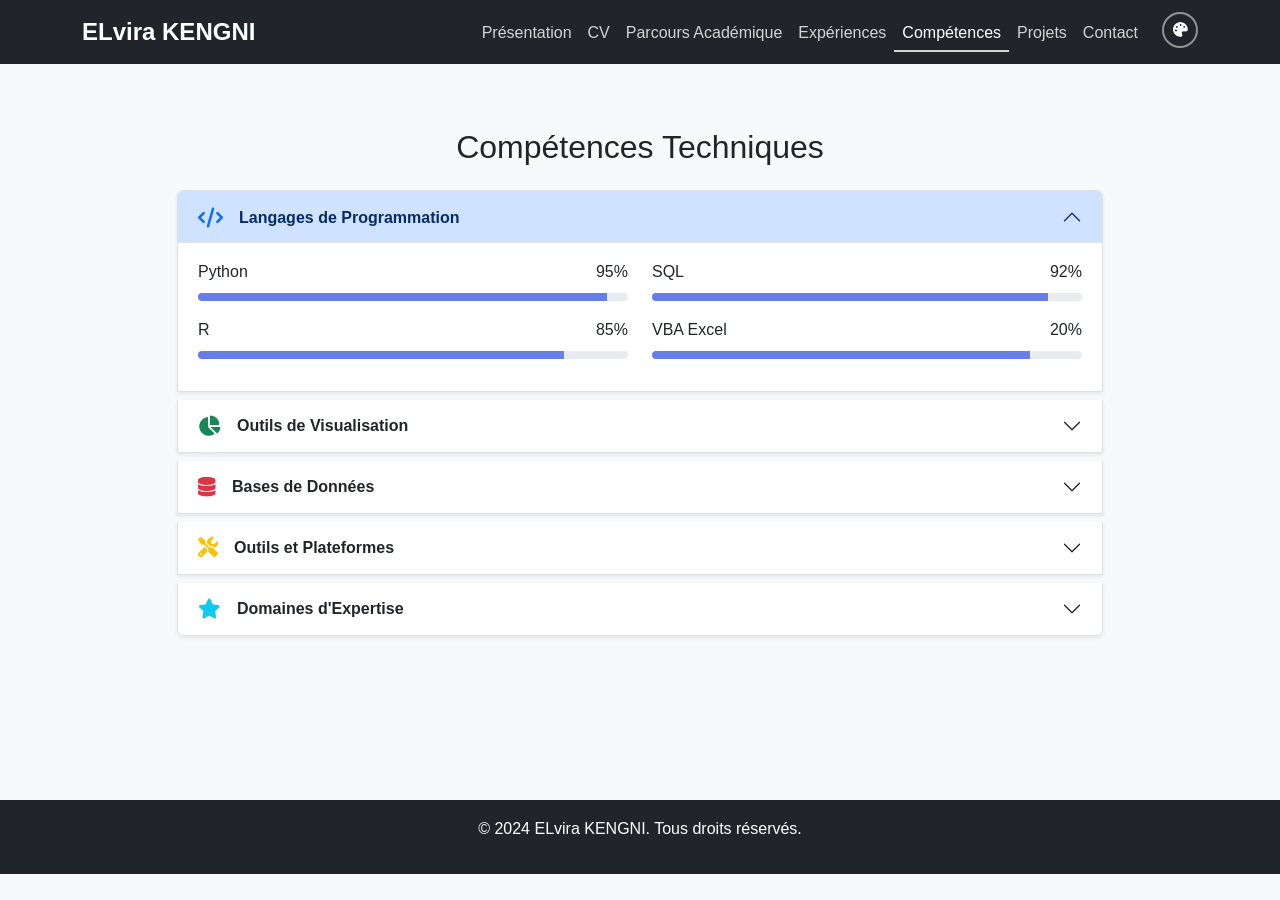
==== competences.html @ 11587314 "portfolio update" ====
<!DOCTYPE html>
<html lang="fr">
<head>
    <meta charset="UTF-8">
    <meta name="viewport" content="width=device-width, initial-scale=1.0">
    <title>Compétences Techniques - ELvira KENGNI | Data Analyst</title>
    <!-- Bootstrap CSS -->
    <link href="https://cdn.jsdelivr.net/npm/bootstrap@5.3.0/dist/css/bootstrap.min.css" rel="stylesheet">
    <!-- Font Awesome pour les icônes -->
    <link rel="stylesheet" href="https://cdnjs.cloudflare.com/ajax/libs/font-awesome/6.4.0/css/all.min.css">
    <!-- CSS personnalisé -->
    <link rel="stylesheet" href="assets/css/styles.css">
</head>
<body>
    <!-- Navigation -->
    <nav class="navbar navbar-expand-lg navbar-dark bg-dark fixed-top">
        <div class="container">
            <a class="navbar-brand" href="index.html">ELvira KENGNI</a>
            <button class="navbar-toggler" type="button" data-bs-toggle="collapse" data-bs-target="#navbarNav" aria-controls="navbarNav" aria-expanded="false" aria-label="Toggle navigation">
                <span class="navbar-toggler-icon"></span>
            </button>
            <div class="collapse navbar-collapse" id="navbarNav">
                <ul class="navbar-nav ms-auto">
                    <li class="nav-item">
                        <a class="nav-link" href="index.html">Présentation</a>
                    </li>
                    <li class="nav-item">
                        <a class="nav-link" href="cv.html">CV</a>
                    </li>
                    <li class="nav-item">
                        <a class="nav-link" href="parcours.html">Parcours Académique</a>
                    </li>
                    <li class="nav-item">
                        <a class="nav-link" href="experiences.html">Expériences</a>
                    </li>
                    <li class="nav-item">
                        <a class="nav-link active" href="competences.html">Compétences</a>
                    </li>
                    <li class="nav-item">
                        <a class="nav-link" href="projets.html">Projets</a>
                    </li>
                    <li class="nav-item">
                        <a class="nav-link" href="contact.html">Contact</a>
                    </li>
                    <li class="nav-item ms-3">
                        <div class="theme-selector-wrapper" style="position: relative;">
                            <button type="button" class="theme-selector-toggle" id="themeSelectorToggle" title="Sélectionner le thème">
                                <i class="fas fa-palette"></i>
                            </button>
                            <div class="theme-selector-menu" id="themeSelectorMenu">
                                <label class="theme-selector-label">Sélectionner un thème</label>
                                <div class="btn-group w-100" role="group">
                                    <button type="button" class="btn btn-sm theme-btn" data-theme="blue" title="Thème Bleu">
                                        <i class="fas fa-circle" style="color: #667eea;"></i> Bleu
                                    </button>
                                    <button type="button" class="btn btn-sm theme-btn" data-theme="green" title="Thème Vert">
                                        <i class="fas fa-circle" style="color: #10b981;"></i> Vert
                                    </button>
                                    <button type="button" class="btn btn-sm theme-btn" data-theme="orange" title="Thème Orange">
                                        <i class="fas fa-circle" style="color: #f97316;"></i> Orange
                                    </button>
                                    <button type="button" class="btn btn-sm theme-btn" data-theme="black" title="Thème Noir">
                                        <i class="fas fa-circle" style="color: #1f2937;"></i> Noir
                                    </button>
                                </div>
                            </div>
                        </div>
                    </li>
                </ul>
            </div>
        </div>
    </nav>

    <!-- Section Compétences Techniques -->
    <section id="competences" class="py-5" style="margin-top: 80px; min-height: 80vh;">
        <div class="container">
            <h2 class="text-center mb-4">Compétences Techniques</h2>
            <div class="row">
                <div class="col-md-10 mx-auto">
                    <div class="accordion" id="competencesAccordion">
                        <!-- Catégorie Langages de Programmation -->
                        <div class="accordion-item shadow-sm mb-2">
                            <h2 class="accordion-header">
                                <button class="accordion-button" type="button" data-bs-toggle="collapse" data-bs-target="#langages" aria-expanded="true">
                                    <i class="fas fa-code fa-lg me-3 text-primary"></i>
                                    <strong>Langages de Programmation</strong>
                                </button>
                            </h2>
                            <div id="langages" class="accordion-collapse collapse show" data-bs-parent="#competencesAccordion">
                                <div class="accordion-body">
                                    <div class="row">
                                        <div class="col-md-6 mb-3">
                                            <div class="d-flex justify-content-between mb-2">
                                                <span>Python</span>
                                                <span>95%</span>
                                            </div>
                                            <div class="progress">
                                                <div class="progress-bar bg-primary" style="width: 95%"></div>
                                            </div>
                                        </div>
                                        <div class="col-md-6 mb-3">
                                            <div class="d-flex justify-content-between mb-2">
                                                <span>SQL</span>
                                                <span>92%</span>
                                            </div>
                                            <div class="progress">
                                                <div class="progress-bar bg-primary" style="width: 92%"></div>
                                            </div>
                                        </div>
                                        <div class="col-md-6 mb-3">
                                            <div class="d-flex justify-content-between mb-2">
                                                <span>R</span>
                                                <span>85%</span>
                                            </div>
                                            <div class="progress">
                                                <div class="progress-bar bg-primary" style="width: 85%"></div>
                                            </div>
                                        </div>
                                        <div class="col-md-6 mb-3">
                                            <div class="d-flex justify-content-between mb-2">
                                                <span>VBA Excel</span>
                                                <span>20%</span>
                                            </div>
                                            <div class="progress">
                                                <div class="progress-bar bg-primary" style="width: 88%"></div>
                                            </div>
                                        </div>
                                    </div>
                                </div>
                            </div>
                        </div>

                        <!-- Catégorie Outils de Visualisation -->
                        <div class="accordion-item shadow-sm mb-2">
                            <h2 class="accordion-header">
                                <button class="accordion-button collapsed" type="button" data-bs-toggle="collapse" data-bs-target="#visualisation">
                                    <i class="fas fa-chart-pie fa-lg me-3 text-success"></i>
                                    <strong>Outils de Visualisation</strong>
                                </button>
                            </h2>
                            <div id="visualisation" class="accordion-collapse collapse" data-bs-parent="#competencesAccordion">
                                <div class="accordion-body">
                                    <div class="row">
                                        <div class="col-md-6 mb-3">
                                            <div class="d-flex justify-content-between mb-2">
                                                <span>Power BI</span>
                                                <span>94%</span>
                                            </div>
                                            <div class="progress">
                                                <div class="progress-bar bg-success" style="width: 94%"></div>
                                            </div>
                                        </div>
                                        <div class="col-md-6 mb-3">
                                            <div class="d-flex justify-content-between mb-2">
                                                <span>Tableau</span>
                                                <span>90%</span>
                                            </div>
                                            <div class="progress">
                                                <div class="progress-bar bg-success" style="width: 90%"></div>
                                            </div>
                                        </div>
                                        <div class="col-md-6 mb-3">
                                            <div class="d-flex justify-content-between mb-2">
                                                <span>Seaborn</span>
                                                <span>82%</span>
                                            </div>
                                            <div class="progress">
                                                <div class="progress-bar bg-success" style="width: 82%"></div>
                                            </div>
                                        </div>
                                        <div class="col-md-6 mb-3">
                                            <div class="d-flex justify-content-between mb-2">
                                                <span>Matplotlib/Seaborn</span>
                                                <span>88%</span>
                                            </div>
                                            <div class="progress">
                                                <div class="progress-bar bg-success" style="width: 88%"></div>
                                            </div>
                                        </div>
                                    </div>
                                </div>
                            </div>
                        </div>

                        <!-- Catégorie Bases de Données -->
                        <div class="accordion-item shadow-sm mb-2">
                            <h2 class="accordion-header">
                                <button class="accordion-button collapsed" type="button" data-bs-toggle="collapse" data-bs-target="#databases">
                                    <i class="fas fa-database fa-lg me-3 text-danger"></i>
                                    <strong>Bases de Données</strong>
                                </button>
                            </h2>
                            <div id="databases" class="accordion-collapse collapse" data-bs-parent="#competencesAccordion">
                                <div class="accordion-body">
                                    <div class="row">
                                        <div class="col-md-6 mb-3">
                                            <div class="d-flex justify-content-between mb-2">
                                                <span>PostgreSQL</span>
                                                <span>70%</span>
                                            </div>
                                            <div class="progress">
                                                <div class="progress-bar bg-danger" style="width: 91%"></div>
                                            </div>
                                        </div>
                                        <div class="col-md-6 mb-3">
                                            <div class="d-flex justify-content-between mb-2">
                                                <span>MySQL</span>
                                                <span>90%</span>
                                            </div>
                                            <div class="progress">
                                                <div class="progress-bar bg-danger" style="width: 89%"></div>
                                            </div>
                                        </div>
                                        <div class="col-md-6 mb-3">
                                            <div class="d-flex justify-content-between mb-2">
                                                <span>MongoDB</span>
                                                <span>20%</span>
                                            </div>
                                            <div class="progress">
                                                <div class="progress-bar bg-danger" style="width: 80%"></div>
                                            </div>
                                        </div>
                                        <div class="col-md-6 mb-3">
                                            <div class="d-flex justify-content-between mb-2">
                                                <span>BigQuery</span>
                                                <span>80%</span>
                                            </div>
                                            <div class="progress">
                                                <div class="progress-bar bg-danger" style="width: 85%"></div>
                                            </div>
                                        </div>
                                    </div>
                                </div>
                            </div>
                        </div>

                        <!-- Catégorie Outils et Plateformes -->
                        <div class="accordion-item shadow-sm mb-2">
                            <h2 class="accordion-header">
                                <button class="accordion-button collapsed" type="button" data-bs-toggle="collapse" data-bs-target="#tools">
                                    <i class="fas fa-tools fa-lg me-3 text-warning"></i>
                                    <strong>Outils et Plateformes</strong>
                                </button>
                            </h2>
                            <div id="tools" class="accordion-collapse collapse" data-bs-parent="#competencesAccordion">
                                <div class="accordion-body">
                                    <div class="row">
                                        <div class="col-md-6 mb-3">
                                            <div class="d-flex justify-content-between mb-2">
                                                <span>Microsoft Excel</span>
                                                <span>75%</span>
                                            </div>
                                            <div class="progress">
                                                <div class="progress-bar bg-warning" style="width: 93%"></div>
                                            </div>
                                        </div>
                                        <div class="col-md-6 mb-3">
                                            <div class="d-flex justify-content-between mb-2">
                                                <span>AWS (RDS, Redshift)</span>
                                                <span>25%</span>
                                            </div>
                                            <div class="progress">
                                                <div class="progress-bar bg-warning" style="width: 82%"></div>
                                            </div>
                                        </div>
                                        <div class="col-md-6 mb-3">
                                            <div class="d-flex justify-content-between mb-2">
                                                <span>Git/GitHub</span>
                                                <span>87%</span>
                                            </div>
                                            <div class="progress">
                                                <div class="progress-bar bg-warning" style="width: 87%"></div>
                                            </div>
                                        </div>
                                        <div class="col-md-6 mb-3">
                                            <div class="d-flex justify-content-between mb-2">
                                                <span>Jupyter Notebook</span>
                                                <span>90%</span>
                                            </div>
                                            <div class="progress">
                                                <div class="progress-bar bg-warning" style="width: 90%"></div>
                                            </div>
                                        </div>
                                    </div>
                                </div>
                            </div>
                        </div>

                        <!-- Catégorie Domaines d'Expertise -->
                        <div class="accordion-item shadow-sm">
                            <h2 class="accordion-header">
                                <button class="accordion-button collapsed" type="button" data-bs-toggle="collapse" data-bs-target="#expertise">
                                    <i class="fas fa-star fa-lg me-3 text-info"></i>
                                    <strong>Domaines d'Expertise</strong>
                                </button>
                            </h2>
                            <div id="expertise" class="accordion-collapse collapse" data-bs-parent="#competencesAccordion">
                                <div class="accordion-body">
                                    <div class="row">
                                        <div class="col-md-6 mb-3">
                                            <div class="d-flex justify-content-between mb-2">
                                                <span>Analyse Statistique</span>
                                                <span>85%</span>
                                            </div>
                                            <div class="progress">
                                                <div class="progress-bar bg-info" style="width: 92%"></div>
                                            </div>
                                        </div>
                                        <div class="col-md-6 mb-3">
                                            <div class="d-flex justify-content-between mb-2">
                                                <span>Machine Learning</span>
                                                <span>80%</span>
                                            </div>
                                            <div class="progress">
                                                <div class="progress-bar bg-info" style="width: 80%"></div>
                                            </div>
                                        </div>
                                        <div class="col-md-6 mb-3">
                                            <div class="d-flex justify-content-between mb-2">
                                                <span>ETL et Data Pipeline</span>
                                                <span>88%</span>
                                            </div>
                                            <div class="progress">
                                                <div class="progress-bar bg-info" style="width: 88%"></div>
                                            </div>
                                        </div>
                                        <div class="col-md-6 mb-3">
                                            <div class="d-flex justify-content-between mb-2">
                                                <span>Business Intelligence</span>
                                                <span>75%</span>
                                            </div>
                                            <div class="progress">
                                                <div class="progress-bar bg-info" style="width: 90%"></div>
                                            </div>
                                        </div>
                                    </div>
                                </div>
                            </div>
                        </div>
                    </div>
                </div>
            </div>
        </div>
    </section>

    <!-- Footer -->
    <footer class="bg-dark text-white py-3">
        <div class="container text-center">
            <p>&copy; 2024 ELvira KENGNI. Tous droits réservés.</p>
        </div>
    </footer>

    <!-- Bootstrap JS -->
    <script src="https://cdn.jsdelivr.net/npm/bootstrap@5.3.0/dist/js/bootstrap.bundle.min.js"></script>
    <!-- JS personnalisé -->
    <script src="assets/js/script.js"></script>
</body>
</html>
---- assets/css/styles.css ----
/* Styles personnalisés pour le portfolio */

/* LOADING SCREEN */
.loading-screen {
    position: fixed;
    top: 0;
    left: 0;
    width: 100%;
    height: 100%;
    background: linear-gradient(135deg, var(--primary-color) 0%, var(--primary-dark) 100%);
    display: flex;
    justify-content: center;
    align-items: center;
    z-index: 9999;
    animation: fadeOut 0.5s ease-out 2s forwards;
}

.loading-screen.hidden {
    display: none !important;
}

@keyframes fadeOut {
    from {
        opacity: 1;
        visibility: visible;
    }
    to {
        opacity: 0;
        visibility: hidden;
    }
}

.loading-container {
    text-align: center;
    color: white;
}

.spinner {
    width: 80px;
    height: 80px;
    margin: 0 auto 30px;
    border: 8px solid rgba(255, 255, 255, 0.2);
    border-top: 8px solid white;
    border-radius: 50%;
    animation: spin 1s linear infinite;
}

@keyframes spin {
    to {
        transform: rotate(360deg);
    }
}

.loading-text {
    font-size: 28px;
    font-weight: bold;
    margin: 0;
    letter-spacing: 2px;
    animation: pulse 1.5s ease-in-out infinite;
}

.loading-subtext {
    font-size: 16px;
    margin-top: 10px;
    opacity: 0.9;
    animation: slideUp 0.8s ease-out 0.2s both;
}

@keyframes pulse {
    0%, 100% {
        opacity: 1;
    }
    50% {
        opacity: 0.6;
    }
}

@keyframes slideUp {
    from {
        opacity: 0;
        transform: translateY(20px);
    }
    to {
        opacity: 0.9;
        transform: translateY(0);
    }
}

/* FIN LOADING SCREEN */

/* ANIMATIONS DE PRÉSENTATION */
.animated-title {
    min-height: 80px;
    font-weight: 700;
    letter-spacing: 1px;
    word-wrap: break-word;
    border-right: 3px solid rgba(255, 255, 255, 0.8);
    white-space: normal;
    animation: typewriter 4s steps(60, end) 3s forwards;
    opacity: 0;
}

@keyframes typewriter {
    0% {
        width: 0;
        opacity: 1;
    }
    99% {
        border-right: 3px solid rgba(255, 255, 255, 0.8);
    }
    100% {
        width: 100%;
        opacity: 1;
        border-right: none;
    }
}

.animated-description {
    opacity: 0;
    animation: fadeInUp 1s ease-out 7s forwards;
    font-size: 1.1rem;
    line-height: 1.8;
}

@keyframes fadeInUp {
    from {
        opacity: 0;
        transform: translateY(30px);
    }
    to {
        opacity: 1;
        transform: translateY(0);
    }
}

.animated-button {
    opacity: 0;
    animation: fadeInScale 0.8s ease-out 8.5s forwards;
    display: inline-block;
    transition: transform 0.3s ease, box-shadow 0.3s ease;
}

.animated-button:hover {
    transform: scale(1.05);
    box-shadow: 0 8px 20px rgba(0, 0, 0, 0.3);
}

@keyframes fadeInScale {
    from {
        opacity: 0;
        transform: scale(0.8);
    }
    to {
        opacity: 1;
        transform: scale(1);
    }
}

/* FIN ANIMATIONS DE PRÉSENTATION */

:root {
    /* Thème Bleu (par défaut) */
    --primary-color: #667eea;
    --primary-dark: #764ba2;
    --primary-light: #7c3aed;
    --secondary-color: #667eea;
    --accent-color: #667eea;
    --bg-color: #f8f9fa;
    --bg-dark: #ffffff;
}

body {
    font-family: 'Segoe UI', Tahoma, Geneva, Verdana, sans-serif;
    line-height: 1.6;
    background-color: var(--bg-color);
    transition: background-color 0.5s ease;
}

/* Thème Vert */
body.theme-green {
    --primary-color: #10b981;
    --primary-dark: #059669;
    --primary-light: #34d399;
    --secondary-color: #10b981;
    --accent-color: #10b981;
    --bg-color: #ecf9f5;
    --bg-dark: #ffffff;
}

/* Thème Orange */
body.theme-orange {
    --primary-color: #f97316;
    --primary-dark: #ea580c;
    --primary-light: #fb923c;
    --secondary-color: #f97316;
    --accent-color: #f97316;
    --bg-color: #fef3e2;
    --bg-dark: #ffffff;
}

/* Thème Black */
body.theme-black {
    --primary-color: #1f2937;
    --primary-dark: #111827;
    --primary-light: #374151;
    --secondary-color: #4b5563;
    --accent-color: #9ca3af;
    --bg-color: #0f172a;
    --bg-dark: #1e293b;
}

.hero-section {
    min-height: 100vh;
    display: flex;
    align-items: center;
    background: linear-gradient(135deg, var(--primary-color) 0%, var(--primary-dark) 100%);
    transition: background 0.3s ease;
}

/* Styles de navigation active */
.navbar-nav .nav-link {
    color: rgba(255, 255, 255, 0.8) !important;
    transition: color 0.3s ease, border-bottom 0.3s ease;
    border-bottom: 2px solid transparent;
    padding-bottom: 0.3rem;
}

.navbar-nav .nav-link:hover {
    color: #ffffff !important;
}

.navbar-nav .nav-link.active {
    color: #ffffff !important;
    border-bottom-color: rgba(255, 255, 255, 0.8) !important;
    font-weight: 500;
}

body.theme-black .navbar-dark {
    background-color: #0f172a !important;
    border-bottom: 1px solid #334155;
}

body.theme-black .navbar-dark .navbar-brand {
    color: #f1f5f9 !important;
}

body.theme-black .navbar-dark .nav-link {
    color: #cbd5e1 !important;
}

body.theme-black .navbar-dark .nav-link:hover {
    color: #f1f5f9 !important;
}

body.theme-black .navbar-dark .nav-link.active {
    color: #ffffff !important;
    border-bottom-color: var(--primary-color) !important;
}

body.theme-black .timeline::before {
    background-color: #334155;
}

body.theme-black .timeline-marker {
    border-color: #0f172a;
}

/* Form inputs en thème black */
body.theme-black .form-control {
    background-color: #1e293b;
    border-color: #334155;
    color: #e0e0e0;
}

body.theme-black .form-control:focus {
    background-color: #1e293b;
    border-color: var(--primary-color);
    color: #e0e0e0;
    box-shadow: 0 0 0 0.25rem rgba(var(--primary-color-rgb), 0.25);
}

/* Compétences techniques en thème black */
body.theme-black .accordion-body {
    background-color: #0f172a;
    color: #e0e0e0;
}

body.theme-black .accordion-body .d-flex {
    color: #f1f5f9;
}

body.theme-black .accordion-body span {
    color: #cbd5e1;
}

body.theme-black .accordion-body .progress {
    background-color: #334155;
}

body.theme-black .accordion-item {
    background-color: #1e293b;
}

.navbar-brand {
    font-weight: bold;
    font-size: 1.5rem;
}

.card {
    border: none;
    border-radius: 10px;
    transition: transform 0.3s ease, box-shadow 0.3s ease;
}

.card:hover {
    transform: translateY(-5px);
    box-shadow: 0 10px 20px rgba(0,0,0,0.1);
}

.timeline {
    position: relative;
    padding-left: 30px;
}

.timeline::before {
    content: '';
    position: absolute;
    left: 15px;
    top: 0;
    bottom: 0;
    width: 2px;
    background: #e9ecef;
}

.timeline-item {
    position: relative;
    margin-bottom: 20px;
}

.timeline-marker {
    position: absolute;
    left: -22px;
    top: 20px;
    width: 14px;
    height: 14px;
    border-radius: 50%;
    border: 3px solid #fff;
}

.progress {
    height: 8px;
    border-radius: 4px;
}

.btn-primary {
    background-color: var(--primary-color);
    border-color: var(--primary-color);
}

.btn-primary:hover {
    background-color: var(--primary-dark);
    border-color: var(--primary-dark);
}

.btn-primary:focus,
.btn-primary:active {
    background-color: var(--primary-dark) !important;
    border-color: var(--primary-dark) !important;
}

.bg-primary {
    background-color: var(--primary-color) !important;
}

/* Sections light et dark */
.bg-light {
    background-color: var(--bg-color) !important;
    color: #333;
    transition: background-color 0.5s ease, color 0.5s ease;
}

body.theme-black .bg-light {
    background-color: var(--bg-dark) !important;
    color: #e0e0e0;
}

body.theme-black {
    color: #e0e0e0;
}

body.theme-black .card {
    background-color: #1e293b;
    border: 1px solid #334155;
    color: #e0e0e0;
}

body.theme-black .card-title {
    color: #f1f5f9;
}

body.theme-black .card-text {
    color: #cbd5e1;
}

body.theme-black .text-muted {
    color: #94a3b8 !important;
}

body.theme-black .progress {
    background-color: #334155;
}

body.theme-black .accordion-item {
    background-color: #1e293b;
    border: 1px solid #334155;
}

body.theme-black .accordion-button {
    background-color: #1e293b;
    color: #f1f5f9;
}

body.theme-black .accordion-button:not(.collapsed) {
    background-color: #0f172a;
    color: #e0e0e0;
}

body.theme-black h2,
body.theme-black h3,
body.theme-black h4,
body.theme-black h5 {
    color: #f1f5f9;
}

/* Barres de progression avec couleurs dynamiques */
.accordion-item .progress-bar.bg-primary {
    background-color: var(--primary-color) !important;
}

.accordion-item .progress-bar.bg-success {
    background-color: var(--secondary-color) !important;
}

.accordion-item .progress-bar.bg-danger {
    background-color: var(--primary-color) !important;
}

.accordion-item .progress-bar.bg-warning {
    background-color: var(--primary-light) !important;
}

.accordion-item .progress-bar.bg-info {
    background-color: var(--secondary-color) !important;
}

/* Boutons de thème */
.theme-btn {
    padding: 0.4rem 0.6rem;
    margin: 0 2px;
    transition: transform 0.2s ease;
}

.theme-btn:hover {
    transform: scale(1.2);
}

.theme-btn.active {
    background-color: rgba(255, 255, 255, 0.3) !important;
}

/* Sélecteur de thème */
.theme-selector-toggle {
    position: relative;
    padding: 0.4rem;
    background: transparent;
    border: 2px solid rgba(255, 255, 255, 0.5);
    border-radius: 50%;
    color: white;
    cursor: pointer;
    transition: all 0.3s ease;
    display: flex;
    align-items: center;
    justify-content: center;
    min-width: 36px;
    min-height: 36px;
    font-size: 0.9rem;
}

.theme-selector-toggle:hover {
    border-color: white;
    background-color: rgba(255, 255, 255, 0.1);
}

.theme-selector-menu {
    position: absolute;
    top: 100%;
    right: 0;
    background: white;
    border-radius: 8px;
    padding: 15px;
    margin-top: 10px;
    box-shadow: 0 10px 30px rgba(0, 0, 0, 0.2);
    display: none;
    z-index: 1000;
    min-width: 200px;
    animation: slideDown 0.3s ease;
}

.theme-selector-menu.show {
    display: block;
}

@keyframes slideDown {
    from {
        opacity: 0;
        transform: translateY(-10px);
    }
    to {
        opacity: 1;
        transform: translateY(0);
    }
}

.theme-selector-menu .btn-group {
    display: flex;
    flex-wrap: wrap;
    gap: 8px;
}

.theme-selector-menu .theme-btn {
    margin: 0;
    padding: 0.5rem 0.8rem;
    background-color: #f0f0f0;
    color: #333;
    border-radius: 6px;
    font-size: 12px;
    width: 100%;
    transition: all 0.2s ease;
}

.theme-selector-menu .theme-btn:hover {
    transform: scale(1.05);
    background-color: #e0e0e0;
}

.theme-selector-menu .theme-btn.active {
    color: white !important;
    font-weight: bold;
}

.theme-selector-label {
    display: block;
    font-size: 12px;
    font-weight: bold;
    color: #666;
    margin-bottom: 10px;
    text-transform: uppercase;
}

.btn-purple {
    background-color: #6f42c1;
    border-color: #6f42c1;
}

.btn-purple:hover {
    background-color: #5a359a;
    border-color: #5a359a;
}

footer {
    margin-top: auto;
}

@media (max-width: 768px) {
    .hero-section {
        text-align: center;
        padding-top: 100px;
    }
    
    .timeline {
        padding-left: 20px;
    }
    
    .timeline-marker {
        left: -17px;
    }

    .theme-btn {
        padding: 0.35rem 0.5rem;
        margin: 0 1px;
    }
}

/* Transitions fluides pour le changement de thème */
* {
    transition: background-color 0.3s ease, border-color 0.3s ease, color 0.3s ease;
}

.btn,
.card,
.hero-section,
a {
    transition: background-color 0.3s ease, border-color 0.3s ease, color 0.3s ease, transform 0.3s ease;
}

.img-fluid.rounded-circle.shadow {
    width: 400px;
    height: 400px;
    object-fit: cover; /* évite la déformation */
    border-radius: 50%; /* image circulaire */
    box-shadow: 0 4px 12px rgba(0, 0, 0, 0.2); /* ombre douce */
}
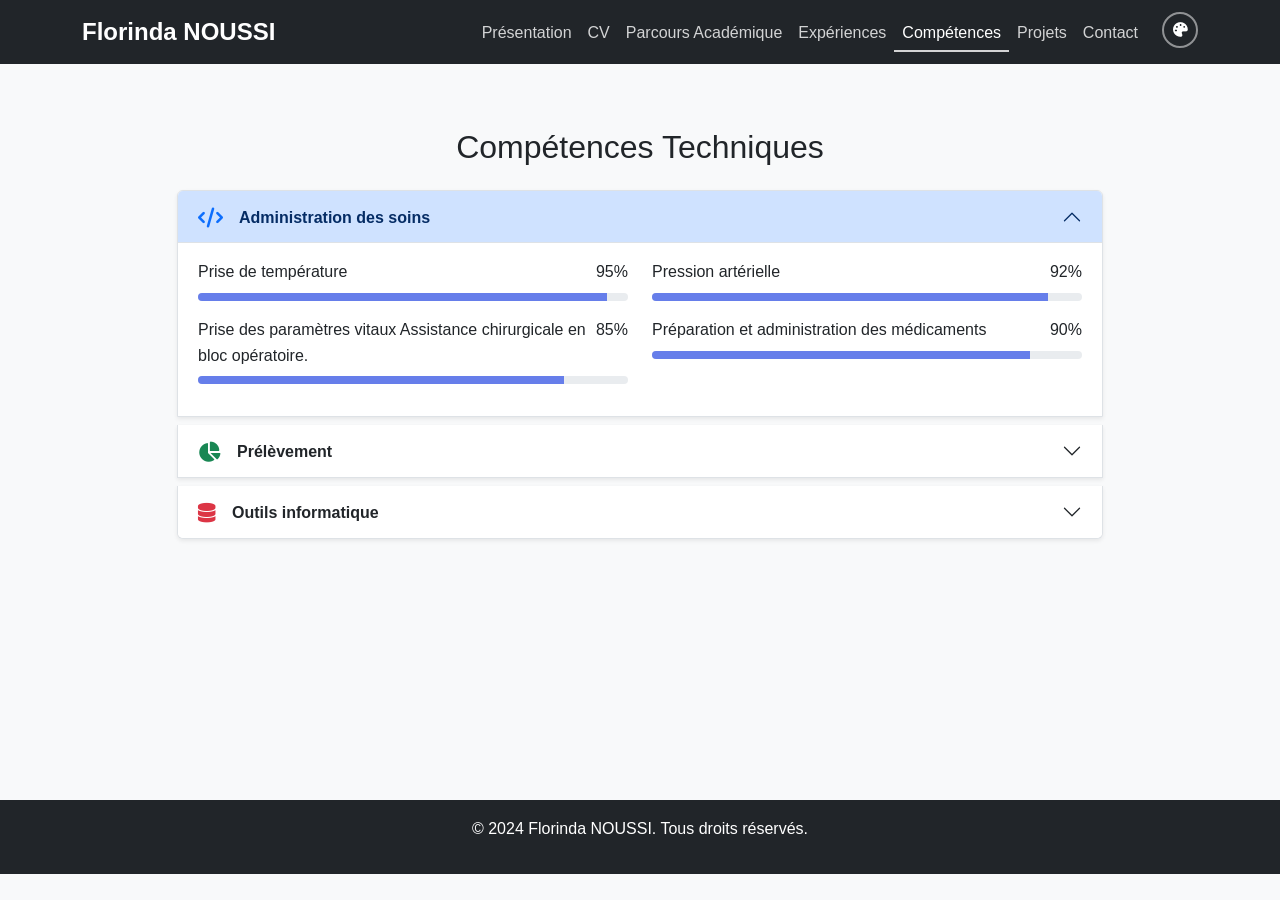
==== commit 1ac0eeba: "portfolio florinda" ====
--- a/competences.html
+++ b/competences.html
@@ -3,7 +3,7 @@
 <head>
     <meta charset="UTF-8">
     <meta name="viewport" content="width=device-width, initial-scale=1.0">
-    <title>Compétences Techniques - ELvira KENGNI | Data Analyst</title>
+    <title>Compétences Techniques - Florinda NOUSSI | Infirmière principale d'état</title>
     <!-- Bootstrap CSS -->
     <link href="https://cdn.jsdelivr.net/npm/bootstrap@5.3.0/dist/css/bootstrap.min.css" rel="stylesheet">
     <!-- Font Awesome pour les icônes -->
@@ -15,7 +15,7 @@
     <!-- Navigation -->
     <nav class="navbar navbar-expand-lg navbar-dark bg-dark fixed-top">
         <div class="container">
-            <a class="navbar-brand" href="index.html">ELvira KENGNI</a>
+            <a class="navbar-brand" href="index.html">Florinda NOUSSI</a>
             <button class="navbar-toggler" type="button" data-bs-toggle="collapse" data-bs-target="#navbarNav" aria-controls="navbarNav" aria-expanded="false" aria-label="Toggle navigation">
                 <span class="navbar-toggler-icon"></span>
             </button>
@@ -83,7 +83,7 @@
                             <h2 class="accordion-header">
                                 <button class="accordion-button" type="button" data-bs-toggle="collapse" data-bs-target="#langages" aria-expanded="true">
                                     <i class="fas fa-code fa-lg me-3 text-primary"></i>
-                                    <strong>Langages de Programmation</strong>
+                                    <strong>Administration des soins</strong>
                                 </button>
                             </h2>
                             <div id="langages" class="accordion-collapse collapse show" data-bs-parent="#competencesAccordion">
@@ -91,7 +91,7 @@
                                     <div class="row">
                                         <div class="col-md-6 mb-3">
                                             <div class="d-flex justify-content-between mb-2">
-                                                <span>Python</span>
+                                                <span>Prise de température</span>
                                                 <span>95%</span>
                                             </div>
                                             <div class="progress">
@@ -100,7 +100,7 @@
                                         </div>
                                         <div class="col-md-6 mb-3">
                                             <div class="d-flex justify-content-between mb-2">
-                                                <span>SQL</span>
+                                                <span>Pression artérielle</span>
                                                 <span>92%</span>
                                             </div>
                                             <div class="progress">
@@ -109,7 +109,7 @@
                                         </div>
                                         <div class="col-md-6 mb-3">
                                             <div class="d-flex justify-content-between mb-2">
-                                                <span>R</span>
+                                                <span>Prise des paramètres vitaux Assistance chirurgicale en bloc opératoire.</span>
                                                 <span>85%</span>
                                             </div>
                                             <div class="progress">
@@ -118,8 +118,8 @@
                                         </div>
                                         <div class="col-md-6 mb-3">
                                             <div class="d-flex justify-content-between mb-2">
-                                                <span>VBA Excel</span>
-                                                <span>20%</span>
+                                                <span>Préparation et administration des médicaments</span>
+                                                <span>90%</span>
                                             </div>
                                             <div class="progress">
                                                 <div class="progress-bar bg-primary" style="width: 88%"></div>
@@ -135,7 +135,7 @@
                             <h2 class="accordion-header">
                                 <button class="accordion-button collapsed" type="button" data-bs-toggle="collapse" data-bs-target="#visualisation">
                                     <i class="fas fa-chart-pie fa-lg me-3 text-success"></i>
-                                    <strong>Outils de Visualisation</strong>
+                                    <strong>Prélèvement</strong>
                                 </button>
                             </h2>
                             <div id="visualisation" class="accordion-collapse collapse" data-bs-parent="#competencesAccordion">
@@ -143,7 +143,7 @@
                                     <div class="row">
                                         <div class="col-md-6 mb-3">
                                             <div class="d-flex justify-content-between mb-2">
-                                                <span>Power BI</span>
+                                                <span>Prélèvement d'échantillons biologiques</span>
                                                 <span>94%</span>
                                             </div>
                                             <div class="progress">
@@ -152,31 +152,15 @@
                                         </div>
                                         <div class="col-md-6 mb-3">
                                             <div class="d-flex justify-content-between mb-2">
-                                                <span>Tableau</span>
+                                                <span>Décontamination et stérilisation du matériel</span>
                                                 <span>90%</span>
                                             </div>
                                             <div class="progress">
                                                 <div class="progress-bar bg-success" style="width: 90%"></div>
                                             </div>
                                         </div>
-                                        <div class="col-md-6 mb-3">
-                                            <div class="d-flex justify-content-between mb-2">
-                                                <span>Seaborn</span>
-                                                <span>82%</span>
-                                            </div>
-                                            <div class="progress">
-                                                <div class="progress-bar bg-success" style="width: 82%"></div>
-                                            </div>
-                                        </div>
-                                        <div class="col-md-6 mb-3">
-                                            <div class="d-flex justify-content-between mb-2">
-                                                <span>Matplotlib/Seaborn</span>
-                                                <span>88%</span>
-                                            </div>
-                                            <div class="progress">
-                                                <div class="progress-bar bg-success" style="width: 88%"></div>
-                                            </div>
-                                        </div>
+
+                                        
                                     </div>
                                 </div>
                             </div>
@@ -187,7 +171,7 @@
                             <h2 class="accordion-header">
                                 <button class="accordion-button collapsed" type="button" data-bs-toggle="collapse" data-bs-target="#databases">
                                     <i class="fas fa-database fa-lg me-3 text-danger"></i>
-                                    <strong>Bases de Données</strong>
+                                    <strong>Outils informatique</strong>
                                 </button>
                             </h2>
                             <div id="databases" class="accordion-collapse collapse" data-bs-parent="#competencesAccordion">
@@ -195,7 +179,7 @@
                                     <div class="row">
                                         <div class="col-md-6 mb-3">
                                             <div class="d-flex justify-content-between mb-2">
-                                                <span>PostgreSQL</span>
+                                                <span>Word</span>
                                                 <span>70%</span>
                                             </div>
                                             <div class="progress">
@@ -204,133 +188,11 @@
                                         </div>
                                         <div class="col-md-6 mb-3">
                                             <div class="d-flex justify-content-between mb-2">
-                                                <span>MySQL</span>
-                                                <span>90%</span>
+                                                <span>Excel</span>
+                                                <span>60%</span>
                                             </div>
                                             <div class="progress">
                                                 <div class="progress-bar bg-danger" style="width: 89%"></div>
-                                            </div>
-                                        </div>
-                                        <div class="col-md-6 mb-3">
-                                            <div class="d-flex justify-content-between mb-2">
-                                                <span>MongoDB</span>
-                                                <span>20%</span>
-                                            </div>
-                                            <div class="progress">
-                                                <div class="progress-bar bg-danger" style="width: 80%"></div>
-                                            </div>
-                                        </div>
-                                        <div class="col-md-6 mb-3">
-                                            <div class="d-flex justify-content-between mb-2">
-                                                <span>BigQuery</span>
-                                                <span>80%</span>
-                                            </div>
-                                            <div class="progress">
-                                                <div class="progress-bar bg-danger" style="width: 85%"></div>
-                                            </div>
-                                        </div>
-                                    </div>
-                                </div>
-                            </div>
-                        </div>
-
-                        <!-- Catégorie Outils et Plateformes -->
-                        <div class="accordion-item shadow-sm mb-2">
-                            <h2 class="accordion-header">
-                                <button class="accordion-button collapsed" type="button" data-bs-toggle="collapse" data-bs-target="#tools">
-                                    <i class="fas fa-tools fa-lg me-3 text-warning"></i>
-                                    <strong>Outils et Plateformes</strong>
-                                </button>
-                            </h2>
-                            <div id="tools" class="accordion-collapse collapse" data-bs-parent="#competencesAccordion">
-                                <div class="accordion-body">
-                                    <div class="row">
-                                        <div class="col-md-6 mb-3">
-                                            <div class="d-flex justify-content-between mb-2">
-                                                <span>Microsoft Excel</span>
-                                                <span>75%</span>
-                                            </div>
-                                            <div class="progress">
-                                                <div class="progress-bar bg-warning" style="width: 93%"></div>
-                                            </div>
-                                        </div>
-                                        <div class="col-md-6 mb-3">
-                                            <div class="d-flex justify-content-between mb-2">
-                                                <span>AWS (RDS, Redshift)</span>
-                                                <span>25%</span>
-                                            </div>
-                                            <div class="progress">
-                                                <div class="progress-bar bg-warning" style="width: 82%"></div>
-                                            </div>
-                                        </div>
-                                        <div class="col-md-6 mb-3">
-                                            <div class="d-flex justify-content-between mb-2">
-                                                <span>Git/GitHub</span>
-                                                <span>87%</span>
-                                            </div>
-                                            <div class="progress">
-                                                <div class="progress-bar bg-warning" style="width: 87%"></div>
-                                            </div>
-                                        </div>
-                                        <div class="col-md-6 mb-3">
-                                            <div class="d-flex justify-content-between mb-2">
-                                                <span>Jupyter Notebook</span>
-                                                <span>90%</span>
-                                            </div>
-                                            <div class="progress">
-                                                <div class="progress-bar bg-warning" style="width: 90%"></div>
-                                            </div>
-                                        </div>
-                                    </div>
-                                </div>
-                            </div>
-                        </div>
-
-                        <!-- Catégorie Domaines d'Expertise -->
-                        <div class="accordion-item shadow-sm">
-                            <h2 class="accordion-header">
-                                <button class="accordion-button collapsed" type="button" data-bs-toggle="collapse" data-bs-target="#expertise">
-                                    <i class="fas fa-star fa-lg me-3 text-info"></i>
-                                    <strong>Domaines d'Expertise</strong>
-                                </button>
-                            </h2>
-                            <div id="expertise" class="accordion-collapse collapse" data-bs-parent="#competencesAccordion">
-                                <div class="accordion-body">
-                                    <div class="row">
-                                        <div class="col-md-6 mb-3">
-                                            <div class="d-flex justify-content-between mb-2">
-                                                <span>Analyse Statistique</span>
-                                                <span>85%</span>
-                                            </div>
-                                            <div class="progress">
-                                                <div class="progress-bar bg-info" style="width: 92%"></div>
-                                            </div>
-                                        </div>
-                                        <div class="col-md-6 mb-3">
-                                            <div class="d-flex justify-content-between mb-2">
-                                                <span>Machine Learning</span>
-                                                <span>80%</span>
-                                            </div>
-                                            <div class="progress">
-                                                <div class="progress-bar bg-info" style="width: 80%"></div>
-                                            </div>
-                                        </div>
-                                        <div class="col-md-6 mb-3">
-                                            <div class="d-flex justify-content-between mb-2">
-                                                <span>ETL et Data Pipeline</span>
-                                                <span>88%</span>
-                                            </div>
-                                            <div class="progress">
-                                                <div class="progress-bar bg-info" style="width: 88%"></div>
-                                            </div>
-                                        </div>
-                                        <div class="col-md-6 mb-3">
-                                            <div class="d-flex justify-content-between mb-2">
-                                                <span>Business Intelligence</span>
-                                                <span>75%</span>
-                                            </div>
-                                            <div class="progress">
-                                                <div class="progress-bar bg-info" style="width: 90%"></div>
                                             </div>
                                         </div>
                                     </div>
@@ -346,7 +208,7 @@
     <!-- Footer -->
     <footer class="bg-dark text-white py-3">
         <div class="container text-center">
-            <p>&copy; 2024 ELvira KENGNI. Tous droits réservés.</p>
+            <p>&copy; 2024 Florinda NOUSSI. Tous droits réservés.</p>
         </div>
     </footer>
 
